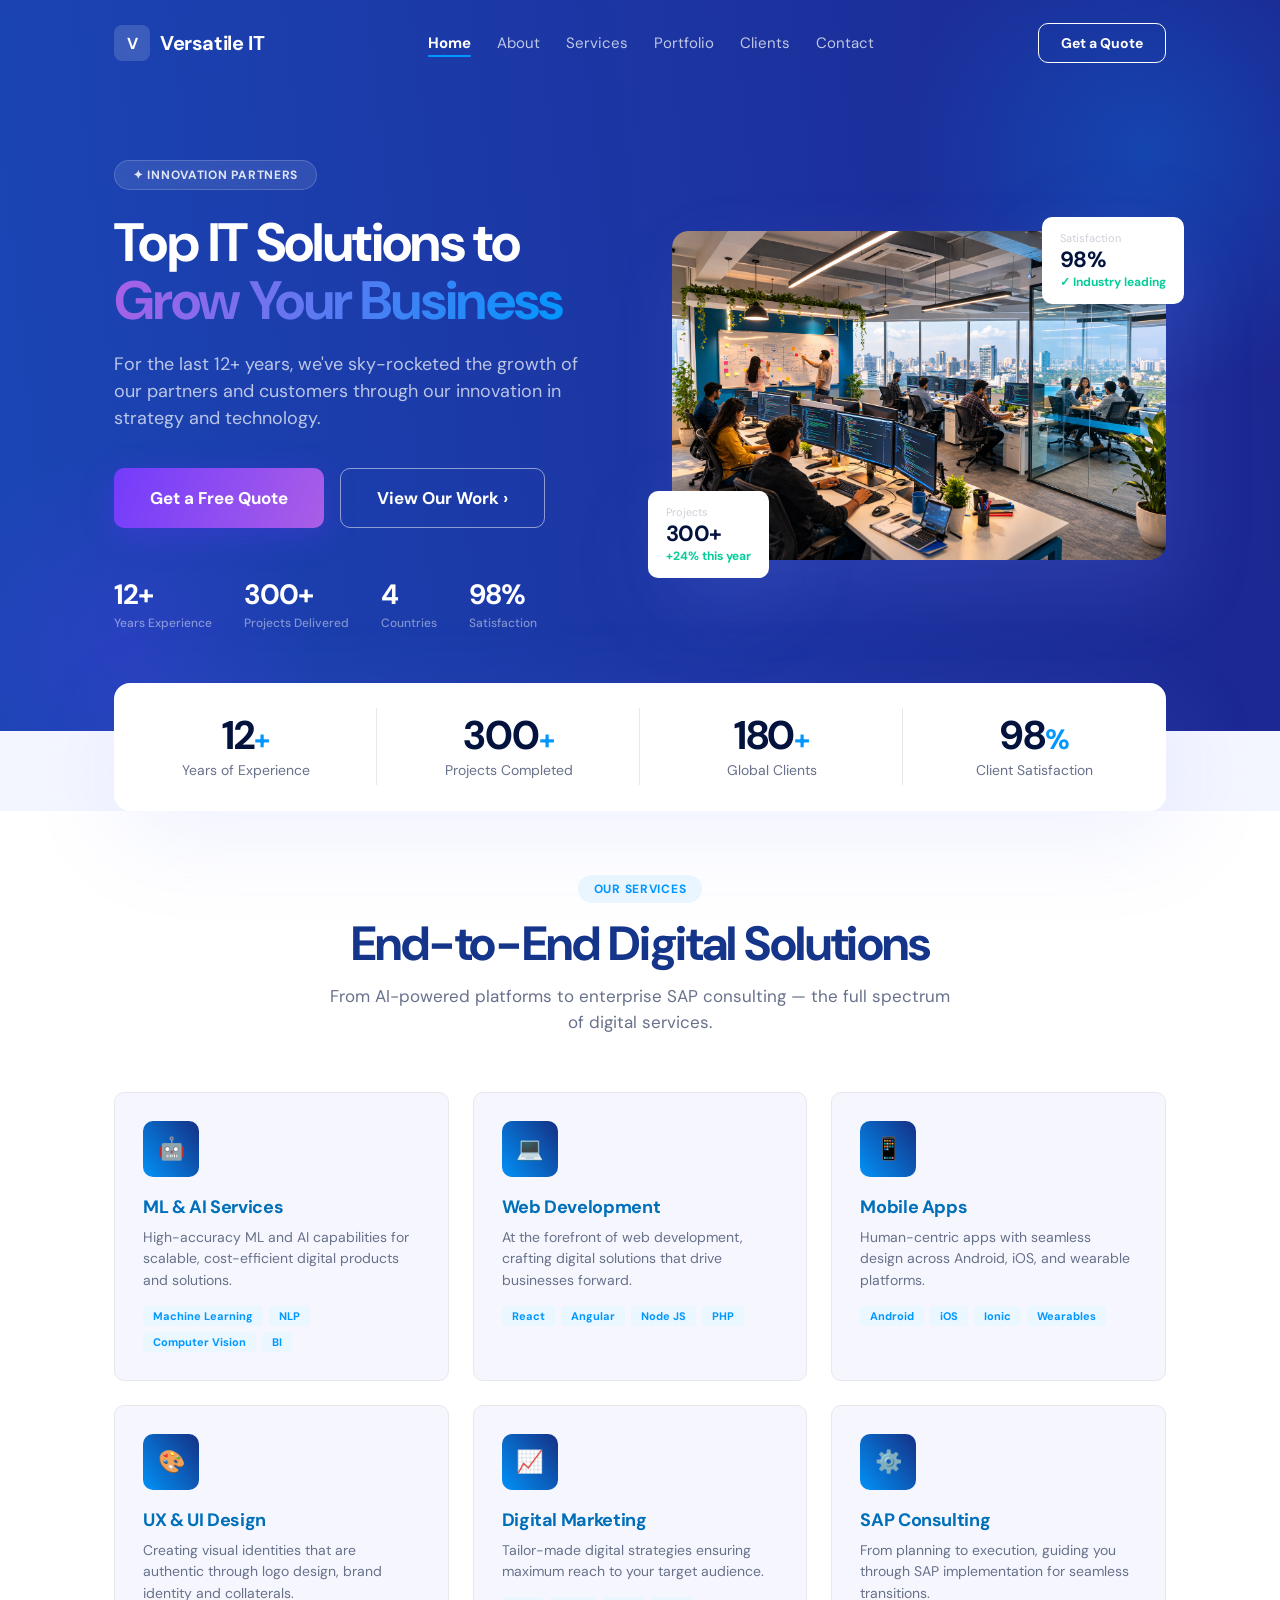
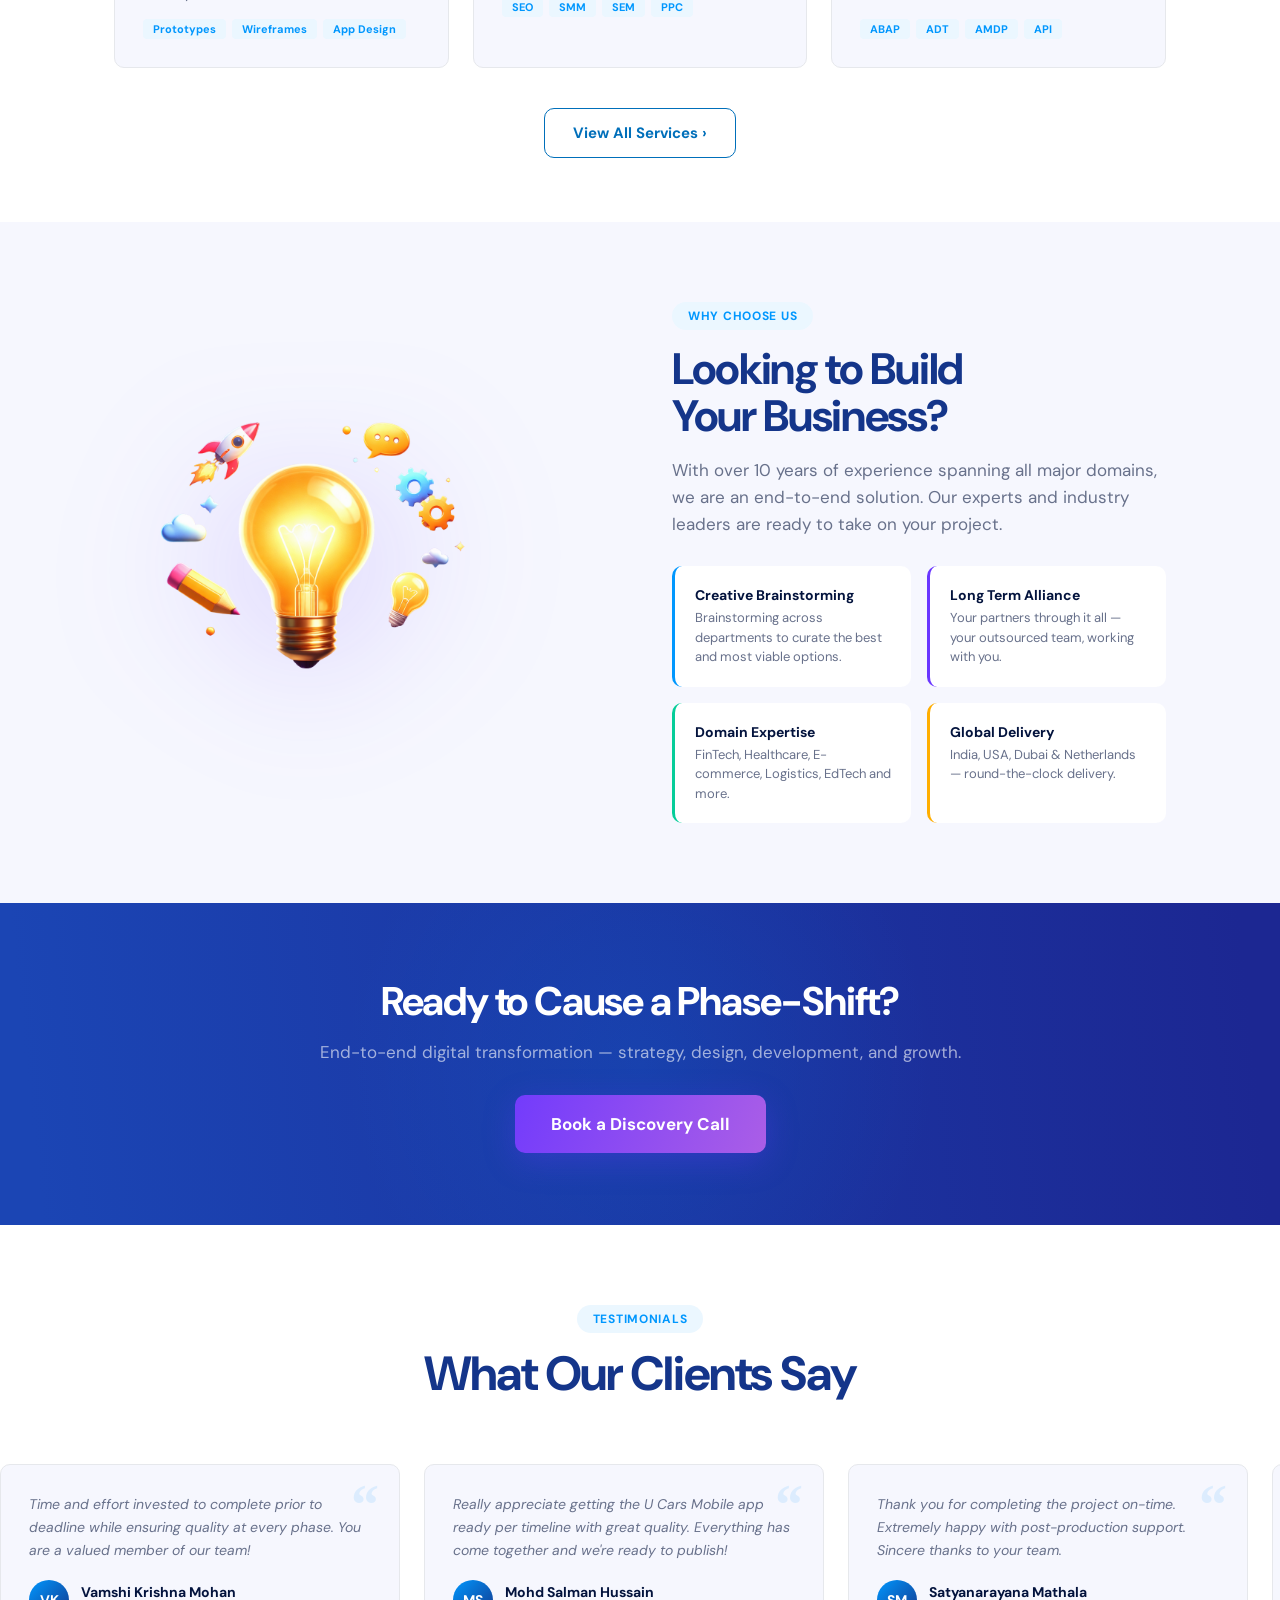
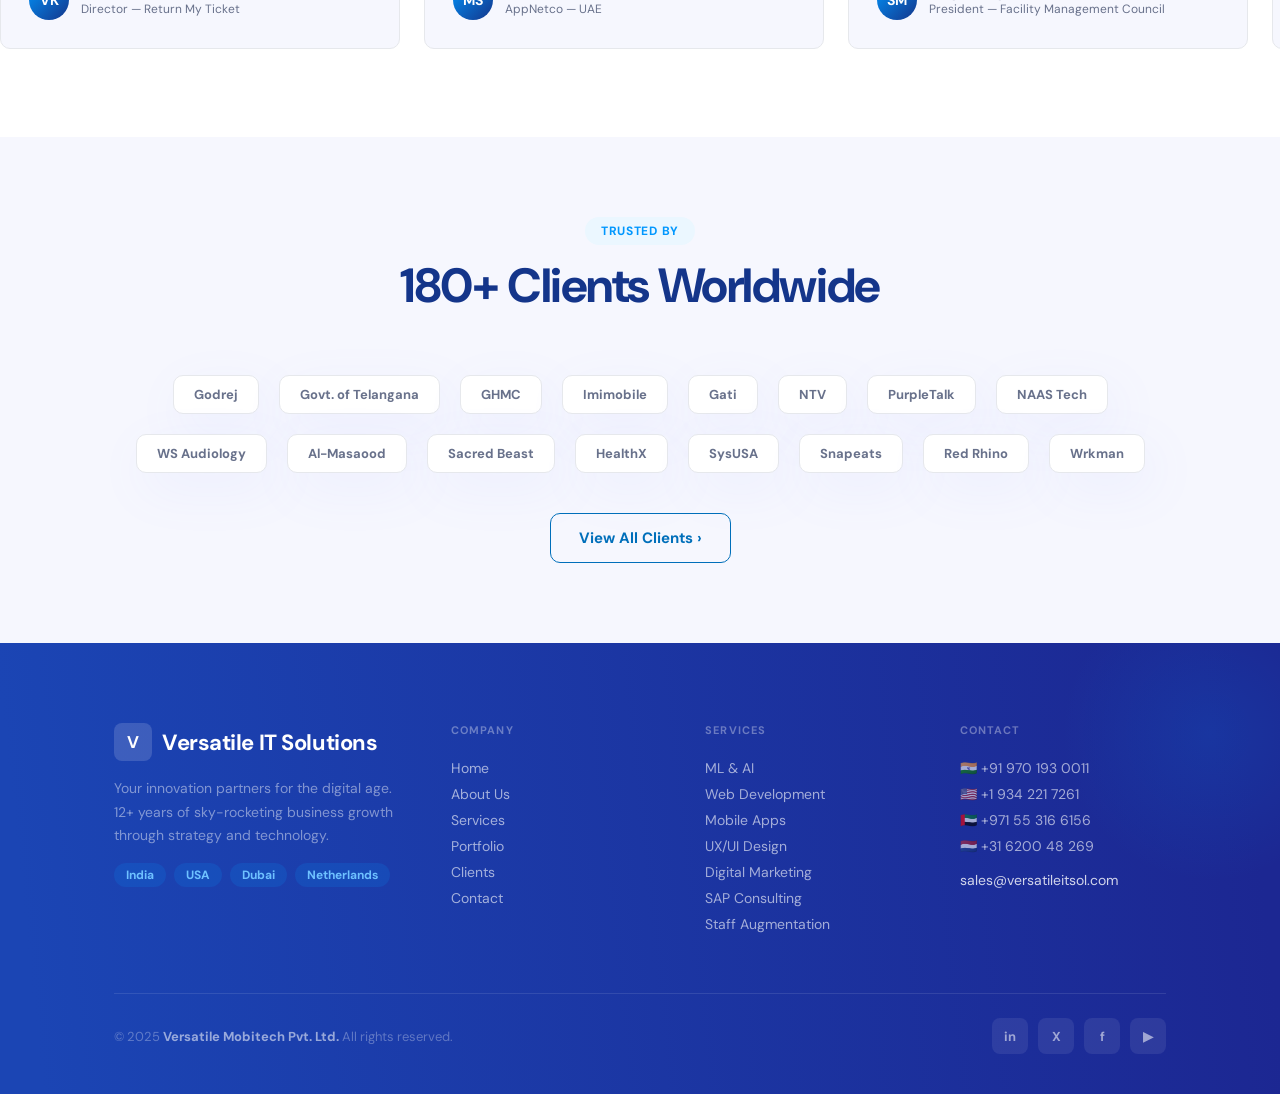
==== index.html @ 3d73874d "Initial commit: Versatile project files" ====
<!DOCTYPE html>
<html lang="en">
<head>
<meta charset="UTF-8"/>
<meta name="viewport" content="width=device-width,initial-scale=1.0"/>
<title>Versatile IT Solutions — Your Innovation Partners for the Digital Age</title>
<meta name="description" content="Top Web and Mobile App Development Company. 12+ years, 300+ projects, 4 countries. ML/AI, Web, Mobile, UX/UI, Digital Marketing, SAP Consulting."/>
<link rel="preconnect" href="https://fonts.googleapis.com"/>
<link rel="preconnect" href="https://fonts.gstatic.com" crossorigin/>
<link href="https://fonts.googleapis.com/css2?family=DM+Sans:ital,opsz,wght@0,9..40,300;0,9..40,400;0,9..40,500;0,9..40,700;1,9..40,400&family=DM+Mono:wght@400;500&display=swap" rel="stylesheet"/>
<link rel="stylesheet" href="css/style.css"/>
<style>
/* ═══ HOME-SPECIFIC ═══ */
.hero{background:linear-gradient(83.79deg,var(--hero-start) 3.25%,var(--hero-end) 96.85%);padding:160px 0 100px;position:relative;overflow:hidden}
.hero::before{content:'';position:absolute;right:-120px;top:-100px;width:500px;height:500px;border-radius:50%;background:radial-gradient(circle,rgba(0,151,254,.25) 0%,transparent 70%);pointer-events:none}
.hero::after{content:'';position:absolute;left:-80px;bottom:-120px;width:400px;height:400px;border-radius:50%;background:radial-gradient(circle,rgba(106,54,255,.18) 0%,transparent 70%);pointer-events:none}
.hero-inner{display:grid;grid-template-columns:1fr 1fr;gap:64px;align-items:center;position:relative;z-index:1}
.hero-chip{display:inline-flex;align-items:center;gap:8px;background:rgba(255,255,255,.1);border:1px solid rgba(255,255,255,.18);border-radius:var(--r-pill);padding:6px 18px;font-size:12px;font-weight:700;color:rgba(255,255,255,.85);letter-spacing:.06em;text-transform:uppercase;margin-bottom:24px;backdrop-filter:blur(4px)}
.hero h1{font-size:54px;font-weight:700;color:#fff;letter-spacing:-.03em;line-height:1.08;margin-bottom:20px}
.hero h1 em{font-style:normal;background:linear-gradient(112.8deg,#AC5FE6,#0097FE);-webkit-background-clip:text;-webkit-text-fill-color:transparent;background-clip:text}
.hero-sub{font-size:18px;color:rgba(255,255,255,.7);line-height:1.5;max-width:480px;margin-bottom:36px}
.hero-btns{display:flex;gap:16px;flex-wrap:wrap;margin-bottom:48px}
.hero-trust{display:flex;gap:32px;flex-wrap:wrap}
.hero-trust-item{display:flex;flex-direction:column;gap:2px}
.hero-trust-val{font-size:28px;font-weight:700;color:#fff;letter-spacing:-.03em}
.hero-trust-lbl{font-size:12px;color:rgba(255,255,255,.45);font-weight:500}
.hero-visual{position:relative}
.hero-img-wrap{border-radius:var(--r-lg);overflow:hidden;box-shadow:var(--shadow-lg)}
.hero-img-wrap img{width:100%;border-radius:var(--r-lg)}
.hero-float{position:absolute;background:#fff;border-radius:var(--r);padding:14px 18px;box-shadow:var(--shadow-md);animation:floatY 6s ease-in-out infinite}
.hero-float.c1{bottom:-18px;left:-24px}
.hero-float.c2{top:-14px;right:-18px;animation-delay:1.5s}
.hf-lbl{font-size:11px;color:var(--border)}.hf-val{font-size:22px;font-weight:700;color:var(--heading);letter-spacing:-.03em}.hf-tag{font-size:12px;font-weight:700;color:var(--success)}

/* services strip */
.svc-strip{background:#fff;padding:64px 0}
.svc-grid{display:grid;grid-template-columns:repeat(3,1fr);gap:24px}
.svc-card{background:var(--surface);border-radius:var(--r);padding:28px;border:1px solid var(--light-grey);transition:transform .25s,box-shadow .25s}
.svc-card:hover{transform:translateY(-4px);box-shadow:var(--shadow-md)}
.svc-card .icon-badge{margin-bottom:18px}
.svc-card h3{font-size:18px;font-weight:700;color:var(--blue-dark);letter-spacing:-.02em;margin-bottom:8px}
.svc-card p{font-size:14px;color:var(--text-grey);line-height:1.55;margin-bottom:14px}
.svc-tags{display:flex;flex-wrap:wrap;gap:6px}
.svc-tags span{padding:3px 10px;background:var(--blue-light);border-radius:4px;font-size:11px;font-weight:700;color:var(--blue)}

/* why strip */
.why{background:var(--surface)}
.why-grid{display:grid;grid-template-columns:1fr 1fr;gap:64px;align-items:center}
.why-img img{max-width:380px;border-radius:var(--r-lg);filter:drop-shadow(0 24px 64px rgba(106,54,255,.18))}
.why-content h2{font-size:44px;font-weight:700;color:var(--blue-darkest);letter-spacing:-.03em;line-height:1.08;margin-bottom:16px}
.why-content>p{font-size:17px;color:var(--text-grey);line-height:1.6;margin-bottom:28px}
.why-features{display:grid;grid-template-columns:1fr 1fr;gap:16px}
.wf{padding:20px;background:#fff;border-radius:var(--r);border-left:3px solid var(--blue);transition:box-shadow .2s}
.wf:hover{box-shadow:var(--shadow-sm)}
.wf:nth-child(2){border-left-color:var(--purple-start)}
.wf:nth-child(3){border-left-color:var(--success)}
.wf:nth-child(4){border-left-color:var(--warning)}
.wf h4{font-size:14px;font-weight:700;color:var(--heading);margin-bottom:4px}
.wf p{font-size:13px;color:var(--text-grey);line-height:1.5}

/* cta band */
.cta-band{background:linear-gradient(83.79deg,var(--hero-start) 3.25%,var(--hero-end) 96.85%);padding:72px 0;text-align:center;position:relative;overflow:hidden}
.cta-band::before{content:'';position:absolute;left:50%;top:50%;transform:translate(-50%,-50%);width:600px;height:600px;border-radius:50%;background:radial-gradient(circle,rgba(0,151,254,.12),transparent 70%);pointer-events:none}
.cta-band h2{font-size:40px;font-weight:700;color:#fff;letter-spacing:-.03em;margin-bottom:14px;position:relative;z-index:1}
.cta-band p{font-size:17px;color:rgba(255,255,255,.6);margin-bottom:32px;position:relative;z-index:1}
.cta-band .btn-purple{position:relative;z-index:1}

/* testi strip */
.testi-track{display:flex;gap:24px;animation:scrollX 35s linear infinite}
.testi-track:hover{animation-play-state:paused}

/* clients logo strip */
.logo-strip{display:flex;flex-wrap:wrap;justify-content:center;gap:20px;padding:8px 0}
.logo-pill{padding:10px 20px;background:#fff;border-radius:var(--r);border:1px solid var(--light-grey);font-size:13px;font-weight:700;color:var(--text-grey);box-shadow:var(--shadow-sm);transition:transform .2s,border-color .2s}
.logo-pill:hover{transform:translateY(-2px);border-color:var(--blue)}

@media(max-width:900px){
  .hero-inner,.why-grid{grid-template-columns:1fr;gap:40px}
  .svc-grid{grid-template-columns:1fr}
  .why-features{grid-template-columns:1fr}
  .hero{padding:120px 0 80px}
  .hero h1{font-size:36px}
  .why-content h2{font-size:34px}
  .hero-visual{order:-1}
}
@media(max-width:600px){
  .hero h1{font-size:30px}
  .hero-trust{gap:20px}
  .testi-card{width:300px;padding:22px}
}
</style>
</head>
<body>

<!-- NAV -->
<header class="nav-wrap" id="navbar">
  <nav class="nav">
    <a href="index.html" class="nav-logo"><div class="nav-logo-mark">V</div>Versatile IT</a>
    <div class="nav-links">
      <a href="index.html" class="nav-link active">Home</a>
      <a href="about.html" class="nav-link">About</a>
      <a href="services.html" class="nav-link">Services</a>
      <a href="portfolio.html" class="nav-link">Portfolio</a>
      <a href="clients.html" class="nav-link">Clients</a>
      <a href="contact.html" class="nav-link">Contact</a>
    </div>
    <div class="nav-right">
      <a href="contact.html" class="nav-cta">Get a Quote</a>
    </div>
    <button class="nav-hamburger" id="menuToggle" aria-label="Menu"><span></span><span></span><span></span></button>
  </nav>
  <div class="mobile-menu" id="mobileMenu">
    <a href="index.html" class="active">Home</a><a href="about.html">About</a><a href="services.html">Services</a><a href="portfolio.html">Portfolio</a><a href="clients.html">Clients</a><a href="contact.html">Contact</a>
  </div>
</header>

<!-- HERO -->
<section class="hero" id="hero">
  <div class="container">
    <div class="hero-inner">
      <div>
        <div class="hero-chip rv rv-d1">&#10022; Innovation Partners</div>
        <h1 class="rv rv-d2">Top IT Solutions to<br/><em>Grow Your Business</em></h1>
        <p class="hero-sub rv rv-d3">For the last 12+ years, we've sky-rocketed the growth of our partners and customers through our innovation in strategy and technology.</p>
        <div class="hero-btns rv rv-d3">
          <a href="contact.html" class="btn-purple">Get a Free Quote</a>
          <a href="portfolio.html" class="btn-outline-w">View Our Work &#8250;</a>
        </div>
        <div class="hero-trust rv rv-d4">
          <div class="hero-trust-item"><div class="hero-trust-val" data-count="12" data-suffix="+">0+</div><div class="hero-trust-lbl">Years Experience</div></div>
          <div class="hero-trust-item"><div class="hero-trust-val" data-count="300" data-suffix="+">0+</div><div class="hero-trust-lbl">Projects Delivered</div></div>
          <div class="hero-trust-item"><div class="hero-trust-val" data-count="4" data-suffix="">0</div><div class="hero-trust-lbl">Countries</div></div>
          <div class="hero-trust-item"><div class="hero-trust-val" data-count="98" data-suffix="%">0%</div><div class="hero-trust-lbl">Satisfaction</div></div>
        </div>
      </div>
      <div class="hero-visual rv rv-d2">
        <div class="hero-img-wrap"><img src="Images/CTA  CONVERSION SECTION.png" alt="Versatile IT team at work" loading="eager"/></div>
        <div class="hero-float c1"><div class="hf-lbl">Projects</div><div class="hf-val">300+</div><div class="hf-tag">+24% this year</div></div>
        <div class="hero-float c2"><div class="hf-lbl">Satisfaction</div><div class="hf-val">98%</div><div class="hf-tag">&#10003; Industry leading</div></div>
      </div>
    </div>
  </div>
</section>

<!-- STATS -->
<div class="container">
  <div class="stats-bar rv">
    <div class="stats-bar-inner">
      <div class="stat-item"><div class="stat-num"><span data-count="12">0</span><span class="suffix">+</span></div><div class="stat-label">Years of Experience</div></div>
      <div class="stat-item"><div class="stat-num"><span data-count="300">0</span><span class="suffix">+</span></div><div class="stat-label">Projects Completed</div></div>
      <div class="stat-item"><div class="stat-num"><span data-count="180">0</span><span class="suffix">+</span></div><div class="stat-label">Global Clients</div></div>
      <div class="stat-item"><div class="stat-num"><span data-count="98">0</span><span class="suffix">%</span></div><div class="stat-label">Client Satisfaction</div></div>
    </div>
  </div>
</div>

<!-- SERVICES STRIP -->
<section class="sec svc-strip" id="services-strip">
  <div class="container">
    <div class="sec-header">
      <div class="sec-chip rv">Our Services</div>
      <h2 class="sec-title rv rv-d1">End-to-End Digital Solutions</h2>
      <p class="sec-desc rv rv-d2">From AI-powered platforms to enterprise SAP consulting — the full spectrum of digital services.</p>
    </div>
    <div class="svc-grid">
      <div class="svc-card rv">
        <div class="icon-badge">&#129302;</div>
        <h3>ML &amp; AI Services</h3>
        <p>High-accuracy ML and AI capabilities for scalable, cost-efficient digital products and solutions.</p>
        <div class="svc-tags"><span>Machine Learning</span><span>NLP</span><span>Computer Vision</span><span>BI</span></div>
      </div>
      <div class="svc-card rv rv-d1">
        <div class="icon-badge">&#128187;</div>
        <h3>Web Development</h3>
        <p>At the forefront of web development, crafting digital solutions that drive businesses forward.</p>
        <div class="svc-tags"><span>React</span><span>Angular</span><span>Node JS</span><span>PHP</span></div>
      </div>
      <div class="svc-card rv rv-d2">
        <div class="icon-badge">&#128241;</div>
        <h3>Mobile Apps</h3>
        <p>Human-centric apps with seamless design across Android, iOS, and wearable platforms.</p>
        <div class="svc-tags"><span>Android</span><span>iOS</span><span>Ionic</span><span>Wearables</span></div>
      </div>
      <div class="svc-card rv">
        <div class="icon-badge">&#127912;</div>
        <h3>UX &amp; UI Design</h3>
        <p>Creating visual identities that are authentic through logo design, brand identity and collaterals.</p>
        <div class="svc-tags"><span>Prototypes</span><span>Wireframes</span><span>App Design</span></div>
      </div>
      <div class="svc-card rv rv-d1">
        <div class="icon-badge">&#128200;</div>
        <h3>Digital Marketing</h3>
        <p>Tailor-made digital strategies ensuring maximum reach to your target audience.</p>
        <div class="svc-tags"><span>SEO</span><span>SMM</span><span>SEM</span><span>PPC</span></div>
      </div>
      <div class="svc-card rv rv-d2">
        <div class="icon-badge">&#9881;&#65039;</div>
        <h3>SAP Consulting</h3>
        <p>From planning to execution, guiding you through SAP implementation for seamless transitions.</p>
        <div class="svc-tags"><span>ABAP</span><span>ADT</span><span>AMDP</span><span>API</span></div>
      </div>
    </div>
    <div style="text-align:center;margin-top:40px" class="rv">
      <a href="services.html" class="btn-outline-b">View All Services &#8250;</a>
    </div>
  </div>
</section>

<!-- WHY US -->
<section class="sec why">
  <div class="container">
    <div class="why-grid">
      <div class="why-img rv"><img src="Images/FEATURES  WHY US SECTION.png" alt="Creative brainstorming"/></div>
      <div class="why-content">
        <div class="sec-chip rv">Why Choose Us</div>
        <h2 class="rv rv-d1">Looking to Build<br/>Your Business?</h2>
        <p class="rv rv-d2">With over 10 years of experience spanning all major domains, we are an end-to-end solution. Our experts and industry leaders are ready to take on your project.</p>
        <div class="why-features rv rv-d3">
          <div class="wf"><h4>Creative Brainstorming</h4><p>Brainstorming across departments to curate the best and most viable options.</p></div>
          <div class="wf"><h4>Long Term Alliance</h4><p>Your partners through it all — your outsourced team, working with you.</p></div>
          <div class="wf"><h4>Domain Expertise</h4><p>FinTech, Healthcare, E-commerce, Logistics, EdTech and more.</p></div>
          <div class="wf"><h4>Global Delivery</h4><p>India, USA, Dubai & Netherlands — round-the-clock delivery.</p></div>
        </div>
      </div>
    </div>
  </div>
</section>

<!-- CTA BAND -->
<section class="cta-band">
  <div class="container">
    <h2 class="rv">Ready to Cause a Phase-Shift?</h2>
    <p class="rv rv-d1">End-to-end digital transformation — strategy, design, development, and growth.</p>
    <a href="contact.html" class="btn-purple rv rv-d2">Book a Discovery Call</a>
  </div>
</section>

<!-- TESTIMONIALS -->
<section class="sec" style="background:#fff">
  <div class="container">
    <div class="sec-header">
      <div class="sec-chip rv">Testimonials</div>
      <h2 class="sec-title rv rv-d1">What Our Clients Say</h2>
    </div>
  </div>
  <div style="overflow:hidden;padding:8px 0">
    <div class="testi-track">
      <div class="testi-card"><div class="testi-quote">Time and effort invested to complete prior to deadline while ensuring quality at every phase. You are a valued member of our team!</div><div class="testi-author"><div class="testi-avatar">VK</div><div><div class="testi-name">Vamshi Krishna Mohan</div><div class="testi-role">Director — Return My Ticket</div></div></div></div>
      <div class="testi-card"><div class="testi-quote">Really appreciate getting the U Cars Mobile app ready per timeline with great quality. Everything has come together and we're ready to publish!</div><div class="testi-author"><div class="testi-avatar">MS</div><div><div class="testi-name">Mohd Salman Hussain</div><div class="testi-role">AppNetco — UAE</div></div></div></div>
      <div class="testi-card"><div class="testi-quote">Thank you for completing the project on-time. Extremely happy with post-production support. Sincere thanks to your team.</div><div class="testi-author"><div class="testi-avatar">SM</div><div><div class="testi-name">Satyanarayana Mathala</div><div class="testi-role">President — Facility Management Council</div></div></div></div>
      <div class="testi-card"><div class="testi-quote">Professional, attentive, highly skilled team. App achieved significant downloads and high user retention with active daily users.</div><div class="testi-author"><div class="testi-avatar">RR</div><div><div class="testi-name">Rohit Raj</div><div class="testi-role">Head of Operations — Sacred Beast</div></div></div></div>
      <div class="testi-card"><div class="testi-quote">Quality code delivered at good price. High quality majority of work. Dedication to on-time delivery is their hallmark.</div><div class="testi-author"><div class="testi-avatar">VK</div><div><div class="testi-name">Vikram Kulkarni</div><div class="testi-role">CEO — HealthX Technologies AB</div></div></div></div>
      <!-- duplicate set for infinite scroll -->
      <div class="testi-card"><div class="testi-quote">Time and effort invested to complete prior to deadline while ensuring quality at every phase. You are a valued member of our team!</div><div class="testi-author"><div class="testi-avatar">VK</div><div><div class="testi-name">Vamshi Krishna Mohan</div><div class="testi-role">Director — Return My Ticket</div></div></div></div>
      <div class="testi-card"><div class="testi-quote">Really appreciate getting the U Cars Mobile app ready per timeline with great quality. Everything has come together and we're ready to publish!</div><div class="testi-author"><div class="testi-avatar">MS</div><div><div class="testi-name">Mohd Salman Hussain</div><div class="testi-role">AppNetco — UAE</div></div></div></div>
      <div class="testi-card"><div class="testi-quote">Thank you for completing the project on-time. Extremely happy with post-production support. Sincere thanks to your team.</div><div class="testi-author"><div class="testi-avatar">SM</div><div><div class="testi-name">Satyanarayana Mathala</div><div class="testi-role">President — Facility Management Council</div></div></div></div>
      <div class="testi-card"><div class="testi-quote">Professional, attentive, highly skilled team. App achieved significant downloads and high user retention with active daily users.</div><div class="testi-author"><div class="testi-avatar">RR</div><div><div class="testi-name">Rohit Raj</div><div class="testi-role">Head of Operations — Sacred Beast</div></div></div></div>
      <div class="testi-card"><div class="testi-quote">Quality code delivered at good price. High quality majority of work. Dedication to on-time delivery is their hallmark.</div><div class="testi-author"><div class="testi-avatar">VK</div><div><div class="testi-name">Vikram Kulkarni</div><div class="testi-role">CEO — HealthX Technologies AB</div></div></div></div>
    </div>
  </div>
</section>

<!-- CLIENT LOGOS STRIP -->
<section class="sec" style="background:var(--surface)">
  <div class="container">
    <div class="sec-header">
      <div class="sec-chip rv">Trusted By</div>
      <h2 class="sec-title rv rv-d1">180+ Clients Worldwide</h2>
    </div>
    <div class="logo-strip rv">
      <span class="logo-pill">Godrej</span><span class="logo-pill">Govt. of Telangana</span><span class="logo-pill">GHMC</span><span class="logo-pill">Imimobile</span><span class="logo-pill">Gati</span><span class="logo-pill">NTV</span><span class="logo-pill">PurpleTalk</span><span class="logo-pill">NAAS Tech</span><span class="logo-pill">WS Audiology</span><span class="logo-pill">Al-Masaood</span><span class="logo-pill">Sacred Beast</span><span class="logo-pill">HealthX</span><span class="logo-pill">SysUSA</span><span class="logo-pill">Snapeats</span><span class="logo-pill">Red Rhino</span><span class="logo-pill">Wrkman</span>
    </div>
    <div style="text-align:center;margin-top:32px" class="rv"><a href="clients.html" class="btn-outline-b">View All Clients &#8250;</a></div>
  </div>
</section>

<!-- FOOTER -->
<footer class="footer">
  <div class="container">
    <div class="footer-grid">
      <div class="footer-brand">
        <div class="footer-logo"><div class="footer-logo-mark">V</div>Versatile IT Solutions</div>
        <p class="footer-desc">Your innovation partners for the digital age. 12+ years of sky-rocketing business growth through strategy and technology.</p>
        <div class="footer-pills"><span>India</span><span>USA</span><span>Dubai</span><span>Netherlands</span></div>
      </div>
      <div class="footer-col">
        <div class="footer-col-title">Company</div>
        <a href="index.html">Home</a><a href="about.html">About Us</a><a href="services.html">Services</a><a href="portfolio.html">Portfolio</a><a href="clients.html">Clients</a><a href="contact.html">Contact</a>
      </div>
      <div class="footer-col">
        <div class="footer-col-title">Services</div>
        <a href="services.html">ML &amp; AI</a><a href="services.html">Web Development</a><a href="services.html">Mobile Apps</a><a href="services.html">UX/UI Design</a><a href="services.html">Digital Marketing</a><a href="services.html">SAP Consulting</a><a href="services.html">Staff Augmentation</a>
      </div>
      <div class="footer-col">
        <div class="footer-col-title">Contact</div>
        <a href="tel:+919701930011">&#127470;&#127475; +91 970 193 0011</a><a href="tel:+19342217261">&#127482;&#127480; +1 934 221 7261</a><a href="tel:+971553166156">&#127462;&#127466; +971 55 316 6156</a><a href="tel:+31620048269">&#127475;&#127473; +31 6200 48 269</a><a href="mailto:sales@versatileitsol.com" style="margin-top:8px;color:rgba(255,255,255,.8)">sales@versatileitsol.com</a>
      </div>
    </div>
    <div class="footer-bar">
      <div class="footer-copy">&copy; 2025 <strong>Versatile Mobitech Pvt. Ltd.</strong> All rights reserved.</div>
      <div class="footer-socials"><a href="#" class="footer-social" aria-label="LinkedIn">in</a><a href="#" class="footer-social" aria-label="Twitter">X</a><a href="#" class="footer-social" aria-label="Facebook">f</a><a href="#" class="footer-social" aria-label="YouTube">&#9654;</a></div>
    </div>
  </div>
</footer>

<script src="js/main.js"></script>
</body>
</html>
---- css/style.css ----
/* ═══════════════════════════════════════════
   VERSATILE IT SOLUTIONS — GLOBAL STYLES
   Design System v1.0 · DM Sans · 2025
   ═══════════════════════════════════════════ */

:root {
  --hero-start:#1B45B4;--hero-end:#1C2792;
  --blue:#0097FE;--blue-dark:#006FBA;--blue-darkest:#14358A;
  --blue-light:#EBF7FF;--purple-start:#6A36FF;--purple-end:#AC5FE6;
  --icon-start:#0097FE;--icon-end:#14358A;
  --text-grey:#68718B;--border:#CDD0D8;--light-grey:#E6E8EC;
  --surface:#F6F7FE;--body:#1B2559;--heading:#03133D;
  --success:#05CD99;--warning:#FFAE00;--error:#EF4444;
  --shadow-sm:8px 16px 52px rgba(126,138,253,.08);
  --shadow-md:8px 24px 96px rgba(126,138,253,.12);
  --shadow-lg:16px 32px 74px rgba(126,138,253,.16);
  --r:10px;--r-pill:9999px;--r-lg:16px;
  --font:'DM Sans',sans-serif;--mono:'DM Mono',monospace;
  --max-w:1100px;
}
*,*::before,*::after{box-sizing:border-box;margin:0;padding:0}
html{scroll-behavior:smooth}
body{font-family:var(--font);background:#F4F6FF;color:var(--body);-webkit-font-smoothing:antialiased;overflow-x:hidden}
img{max-width:100%;height:auto;display:block}
a{text-decoration:none;color:inherit}
button{font-family:var(--font);cursor:pointer;border:none}
ul{list-style:none}
.container{max-width:var(--max-w);margin:0 auto;padding:0 24px}

/* ── Reveal ── */
.rv{opacity:0;transform:translateY(28px);transition:opacity .6s cubic-bezier(.22,1,.36,1),transform .6s cubic-bezier(.22,1,.36,1)}
.rv.vis{opacity:1;transform:none}
.rv-d1{transition-delay:.1s}.rv-d2{transition-delay:.25s}.rv-d3{transition-delay:.4s}.rv-d4{transition-delay:.5s}

/* ═══════ NAVIGATION ═══════ */
.nav-wrap{position:fixed;top:0;left:0;right:0;z-index:100;transition:background .35s,box-shadow .35s}
.nav-wrap.scrolled{background:linear-gradient(83.79deg,var(--hero-start) 3.25%,var(--hero-end) 96.85%);box-shadow:0 4px 32px rgba(0,0,0,.18)}
.nav-wrap.solid{background:linear-gradient(83.79deg,var(--hero-start) 3.25%,var(--hero-end) 96.85%)}
.nav{max-width:var(--max-w);margin:0 auto;padding:0 24px;height:86px;display:flex;align-items:center;justify-content:space-between}
.nav-logo{font-size:20px;font-weight:700;color:#fff;letter-spacing:-.02em;display:flex;align-items:center;gap:10px}
.nav-logo-mark{width:36px;height:36px;background:rgba(255,255,255,.15);border-radius:8px;display:flex;align-items:center;justify-content:center;font-size:16px;font-weight:700;backdrop-filter:blur(4px)}
.nav-links{display:flex;gap:26px;align-items:center}
.nav-link{font-size:15px;color:rgba(255,255,255,.72);font-weight:400;transition:color .2s;position:relative}
.nav-link:hover,.nav-link.active{color:#fff;font-weight:700}
.nav-link.active::after{content:'';position:absolute;bottom:-4px;left:0;right:0;height:2px;background:var(--blue);border-radius:2px}
.nav-right{display:flex;align-items:center;gap:16px}
.nav-cta{padding:10px 22px;border:1px solid #fff;border-radius:var(--r);font-size:14px;font-weight:700;color:#fff;background:transparent;transition:background .2s}
.nav-cta:hover{background:rgba(255,255,255,.12)}
.nav-hamburger{display:none;flex-direction:column;gap:5px;background:none;border:none;cursor:pointer;padding:4px}
.nav-hamburger span{display:block;width:24px;height:2px;background:#fff;border-radius:2px;transition:transform .3s,opacity .3s}
.mobile-menu{display:none;position:fixed;top:86px;left:0;right:0;bottom:0;background:linear-gradient(165deg,var(--hero-start),var(--hero-end));padding:24px;flex-direction:column;gap:4px;z-index:99;overflow-y:auto}
.mobile-menu.open{display:flex}
.mobile-menu a{font-size:16px;color:rgba(255,255,255,.85);padding:14px 16px;border-radius:8px;font-weight:500;transition:background .15s}
.mobile-menu a:hover,.mobile-menu a.active{background:rgba(255,255,255,.1);color:#fff}

/* ═══════ BUTTONS ═══════ */
.btn-purple{display:inline-flex;align-items:center;justify-content:center;gap:8px;padding:18px 36px;background:linear-gradient(112.8deg,#6A36FF -15.76%,#AC5FE6 102.86%);border-radius:var(--r);font-size:17px;font-weight:700;color:#fff;transition:opacity .2s,transform .2s;box-shadow:0 8px 32px rgba(106,54,255,.3)}
.btn-purple:hover{opacity:.92;transform:translateY(-2px)}
.btn-purple.sm{padding:14px 28px;font-size:15px}
.btn-outline-w{display:inline-flex;align-items:center;justify-content:center;gap:8px;padding:18px 36px;border:1px solid rgba(255,255,255,.5);border-radius:var(--r);font-size:17px;font-weight:700;color:#fff;background:transparent;transition:background .2s,transform .2s}
.btn-outline-w:hover{background:rgba(255,255,255,.1);transform:translateY(-2px)}
.btn-outline-b{display:inline-flex;align-items:center;gap:8px;padding:14px 28px;border:1.5px solid var(--blue-dark);border-radius:var(--r);font-size:15px;font-weight:700;color:var(--blue-dark);background:transparent;transition:background .2s,color .2s,transform .2s}
.btn-outline-b:hover{background:var(--blue-dark);color:#fff;transform:translateY(-2px)}

/* ═══════ SECTION PATTERNS ═══════ */
.sec{padding:80px 0}
.sec-header{text-align:center;max-width:620px;margin:0 auto 56px}
.sec-chip{display:inline-flex;align-items:center;gap:6px;background:var(--blue-light);border-radius:var(--r-pill);padding:6px 16px;font-size:12px;font-weight:700;color:var(--blue);letter-spacing:.06em;text-transform:uppercase;margin-bottom:16px}
.sec-chip.dark{background:rgba(255,255,255,.1);color:rgba(255,255,255,.85);border:1px solid rgba(255,255,255,.15)}
.sec-title{font-size:48px;font-weight:700;color:var(--blue-darkest);letter-spacing:-.03em;line-height:1.05;margin-bottom:14px}
.sec-title.light{color:#fff}
.sec-desc{font-size:17px;color:var(--text-grey);line-height:1.55}
.sec-desc.light{color:rgba(255,255,255,.6)}

/* ═══════ PAGE HERO (inner pages) ═══════ */
.page-hero{background:linear-gradient(83.79deg,var(--hero-start) 3.25%,var(--hero-end) 96.85%);padding:160px 0 80px;position:relative;overflow:hidden;text-align:center}
.page-hero::before{content:'';position:absolute;right:-100px;top:-80px;width:450px;height:450px;border-radius:50%;background:radial-gradient(circle,rgba(0,151,254,.2) 0%,transparent 70%);pointer-events:none}
.page-hero::after{content:'';position:absolute;left:-60px;bottom:-100px;width:350px;height:350px;border-radius:50%;background:radial-gradient(circle,rgba(106,54,255,.15) 0%,transparent 70%);pointer-events:none}
.page-hero .sec-chip{margin-bottom:20px}
.page-hero h1{font-size:52px;font-weight:700;color:#fff;letter-spacing:-.03em;line-height:1.08;margin-bottom:16px;position:relative;z-index:1}
.page-hero p{font-size:18px;color:rgba(255,255,255,.65);line-height:1.55;max-width:560px;margin:0 auto;position:relative;z-index:1}
.breadcrumb{display:flex;justify-content:center;gap:8px;margin-top:24px;font-size:14px;color:rgba(255,255,255,.4);position:relative;z-index:1}
.breadcrumb a{color:rgba(255,255,255,.6);transition:color .15s}
.breadcrumb a:hover{color:#fff}
.breadcrumb span{color:rgba(255,255,255,.25)}

/* ═══════ CARD BASE ═══════ */
.card{background:#fff;border-radius:var(--r);box-shadow:var(--shadow-sm);border:1px solid rgba(0,0,0,.03);overflow:hidden;transition:transform .25s ease,box-shadow .25s ease}
.card:hover{transform:translateY(-5px);box-shadow:var(--shadow-md)}

/* ═══════ ICON BADGE ═══════ */
.icon-badge{width:56px;height:56px;border-radius:var(--r);background:linear-gradient(52.37deg,#0097FE -5.7%,#14358A 94.69%);display:flex;align-items:center;justify-content:center;font-size:22px;flex-shrink:0}
.icon-badge.sm{width:44px;height:44px;font-size:18px}
.icon-badge.lg{width:68px;height:68px;font-size:28px}

/* ═══════ PILLS ═══════ */
.pill{display:inline-flex;align-items:center;padding:4px 12px;border-radius:var(--r-pill);font-size:13px;font-weight:700}
.pill.blue{background:var(--blue-light);color:var(--blue)}
.pill.green{background:rgba(5,205,153,.1);color:#05CD99}
.pill.yellow{background:rgba(255,174,0,.1);color:#FFAE00}
.pill.red{background:rgba(239,68,68,.1);color:#EF4444}
.pill.purple{background:rgba(172,95,230,.1);color:#AC5FE6}

/* ═══════ STATS BAR ═══════ */
.stats-bar{background:#fff;position:relative;z-index:2;margin-top:-48px;border-radius:var(--r-lg);box-shadow:var(--shadow-md)}
.stats-bar-inner{display:grid;grid-template-columns:repeat(4,1fr)}
.stat-item{padding:32px 28px;text-align:center;position:relative}
.stat-item:not(:last-child)::after{content:'';position:absolute;right:0;top:20%;height:60%;width:1px;background:var(--light-grey)}
.stat-num{font-size:40px;font-weight:700;color:var(--heading);letter-spacing:-.03em;line-height:1}
.stat-num .suffix{font-size:28px;color:var(--blue)}
.stat-label{font-size:14px;color:var(--text-grey);margin-top:6px}

/* ═══════ TESTIMONIAL CARDS ═══════ */
.testi-card{flex-shrink:0;width:400px;background:var(--surface);border-radius:var(--r);padding:28px;border:1px solid var(--light-grey);position:relative}
.testi-card::before{content:'\201C';position:absolute;top:12px;right:20px;font-size:56px;font-weight:700;color:var(--blue);opacity:.1;line-height:1;font-family:Georgia,serif}
.testi-quote{font-size:14px;color:var(--text-grey);line-height:1.65;margin-bottom:18px;font-style:italic}
.testi-author{display:flex;align-items:center;gap:12px}
.testi-avatar{width:40px;height:40px;border-radius:50%;background:linear-gradient(135deg,var(--blue),var(--blue-darkest));display:flex;align-items:center;justify-content:center;font-size:14px;font-weight:700;color:#fff;flex-shrink:0}
.testi-name{font-size:14px;font-weight:700;color:var(--heading)}
.testi-role{font-size:12px;color:var(--text-grey)}

/* ═══════ FOOTER ═══════ */
.footer{background:linear-gradient(83.79deg,var(--hero-start) 3.25%,var(--hero-end) 96.85%);padding:80px 0 40px;position:relative;overflow:hidden}
.footer::before{content:'';position:absolute;right:-80px;top:-60px;width:300px;height:300px;border-radius:50%;background:radial-gradient(circle,rgba(0,151,254,.12),transparent 70%);pointer-events:none}
.footer-grid{display:grid;grid-template-columns:1.4fr 1fr 1fr 1fr;gap:48px;margin-bottom:56px;position:relative;z-index:1}
.footer-brand{display:flex;flex-direction:column;gap:16px}
.footer-logo{font-size:22px;font-weight:700;color:#fff;letter-spacing:-.02em;display:flex;align-items:center;gap:10px}
.footer-logo-mark{width:38px;height:38px;background:rgba(255,255,255,.15);border-radius:8px;display:flex;align-items:center;justify-content:center;font-size:17px;font-weight:700}
.footer-desc{font-size:14px;color:rgba(255,255,255,.45);line-height:1.65}
.footer-pills{display:flex;gap:8px;flex-wrap:wrap}
.footer-pills span{padding:4px 12px;border-radius:var(--r-pill);font-size:12px;font-weight:700;background:rgba(0,151,254,.15);color:#6ec1ff}
.footer-col-title{font-size:11px;font-weight:700;text-transform:uppercase;letter-spacing:.1em;color:rgba(255,255,255,.35);margin-bottom:18px}
.footer-col a{display:block;font-size:14px;color:rgba(255,255,255,.6);padding:4px 0;transition:color .15s}
.footer-col a:hover{color:#fff}
.footer-bar{border-top:1px solid rgba(255,255,255,.1);padding-top:24px;display:flex;justify-content:space-between;align-items:center;position:relative;z-index:1;flex-wrap:wrap;gap:16px}
.footer-copy{font-size:13px;color:rgba(255,255,255,.3)}
.footer-copy strong{color:rgba(255,255,255,.55)}
.footer-socials{display:flex;gap:10px}
.footer-social{width:36px;height:36px;border-radius:8px;background:rgba(255,255,255,.08);display:flex;align-items:center;justify-content:center;font-size:13px;color:rgba(255,255,255,.55);transition:background .2s,color .2s;font-weight:700}
.footer-social:hover{background:rgba(255,255,255,.18);color:#fff}

/* ═══════ FORM ═══════ */
.form-row{display:grid;grid-template-columns:1fr 1fr;gap:16px;margin-bottom:16px}
.form-group{display:flex;flex-direction:column;gap:6px}
.form-group.full{grid-column:1/-1}
.form-label{font-size:12px;font-weight:700;color:var(--heading);text-transform:uppercase;letter-spacing:.06em}
.form-input,.form-textarea,.form-select{padding:14px 18px;border:1.5px solid var(--light-grey);border-radius:8px;font-size:15px;font-family:var(--font);color:var(--heading);background:#fff;transition:border-color .2s,box-shadow .2s;outline:none;width:100%}
.form-input:focus,.form-textarea:focus,.form-select:focus{border-color:var(--blue);box-shadow:0 0 0 3px rgba(0,151,254,.1)}
.form-textarea{resize:vertical;min-height:120px}

/* ═══════ KEYFRAMES ═══════ */
@keyframes floatY{0%,100%{transform:translateY(0)}50%{transform:translateY(-10px)}}
@keyframes scrollX{0%{transform:translateX(0)}100%{transform:translateX(-50%)}}

/* ═══════ RESPONSIVE ═══════ */
@media(max-width:1200px){
  .sec-title{font-size:40px}
  .page-hero h1{font-size:42px}
  .footer-grid{grid-template-columns:1fr 1fr 1fr;gap:32px}
  .footer-brand{grid-column:1/-1}
}
@media(max-width:900px){
  .nav-links{display:none}
  .nav-hamburger{display:flex}
  .sec-title{font-size:34px}
  .page-hero h1{font-size:34px}
  .page-hero{padding:130px 0 60px}
  .stats-bar-inner{grid-template-columns:1fr 1fr}
  .stat-item:nth-child(2)::after{display:none}
  .form-row{grid-template-columns:1fr}
  .footer-grid{grid-template-columns:1fr 1fr}
}
@media(max-width:600px){
  .sec-title{font-size:28px}
  .page-hero h1{font-size:28px}
  .stats-bar-inner{grid-template-columns:1fr}
  .stat-item::after{display:none!important}
  .footer-grid{grid-template-columns:1fr}
}
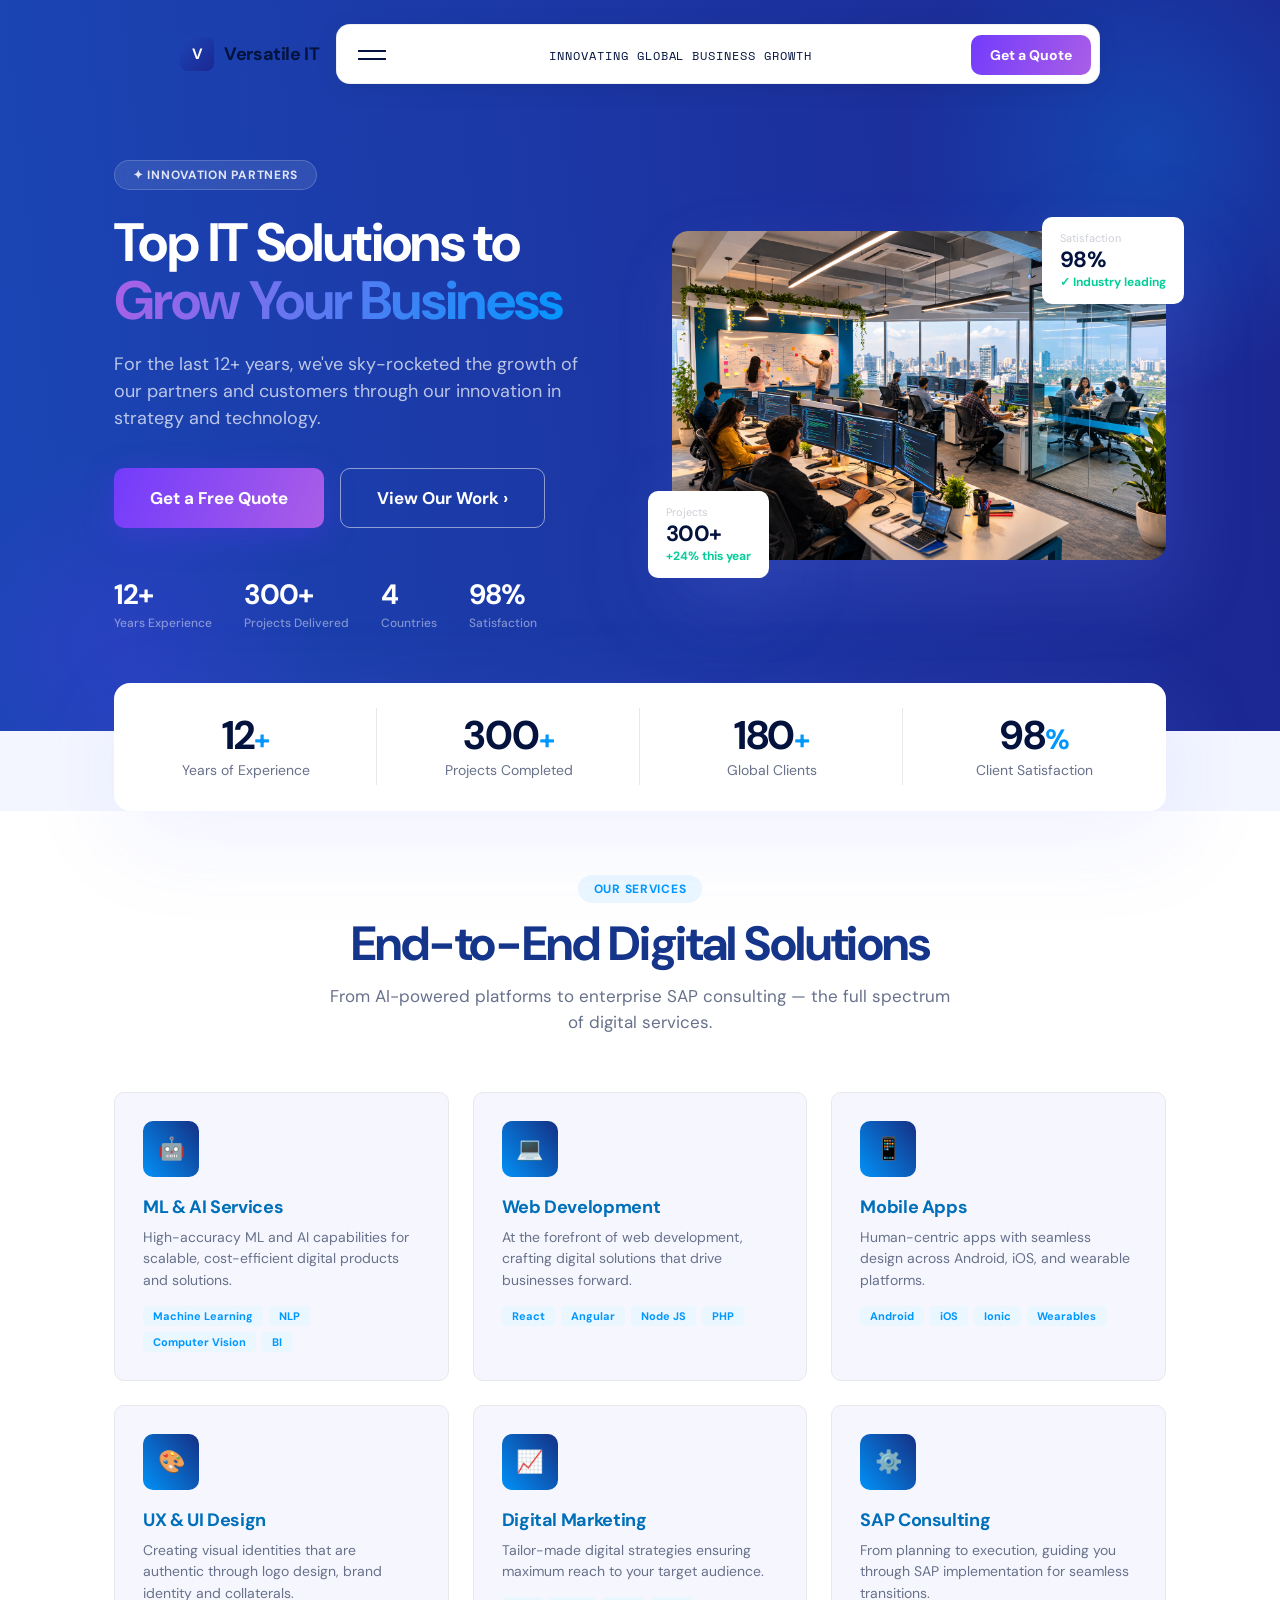
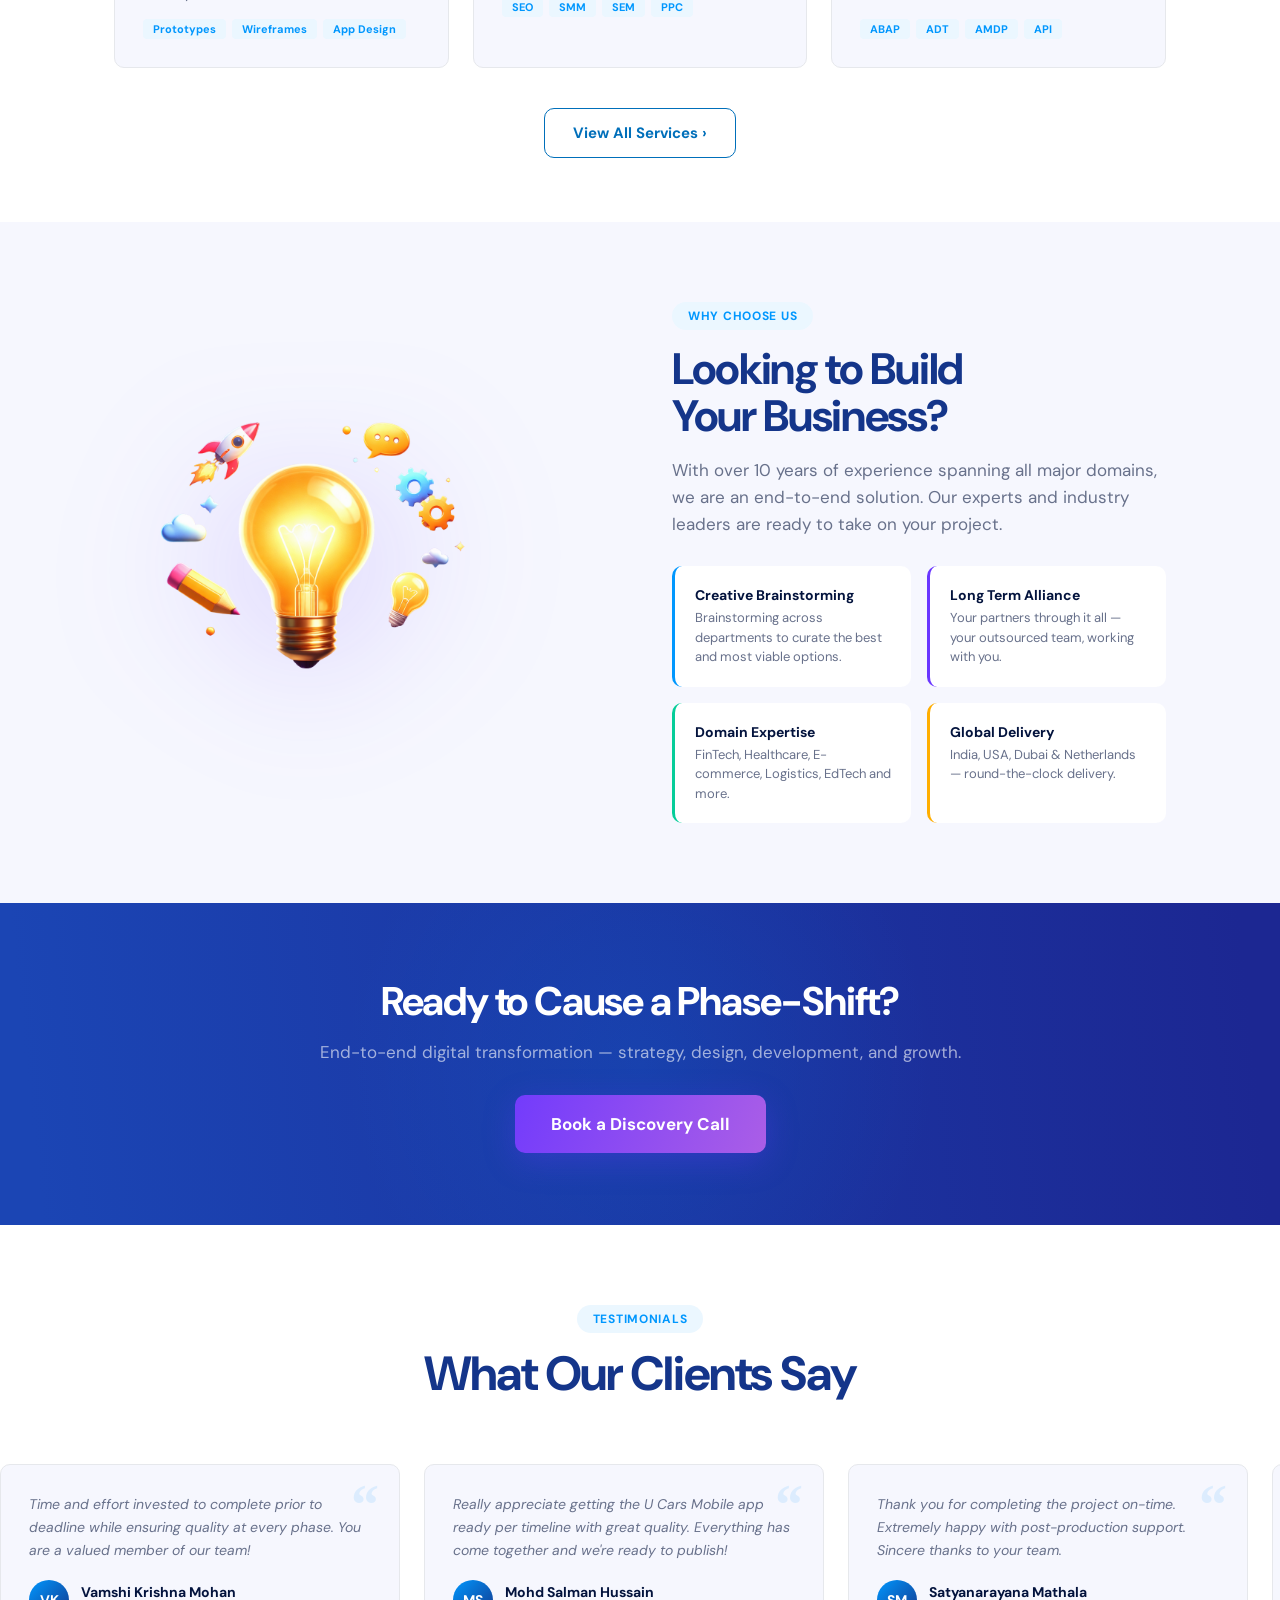
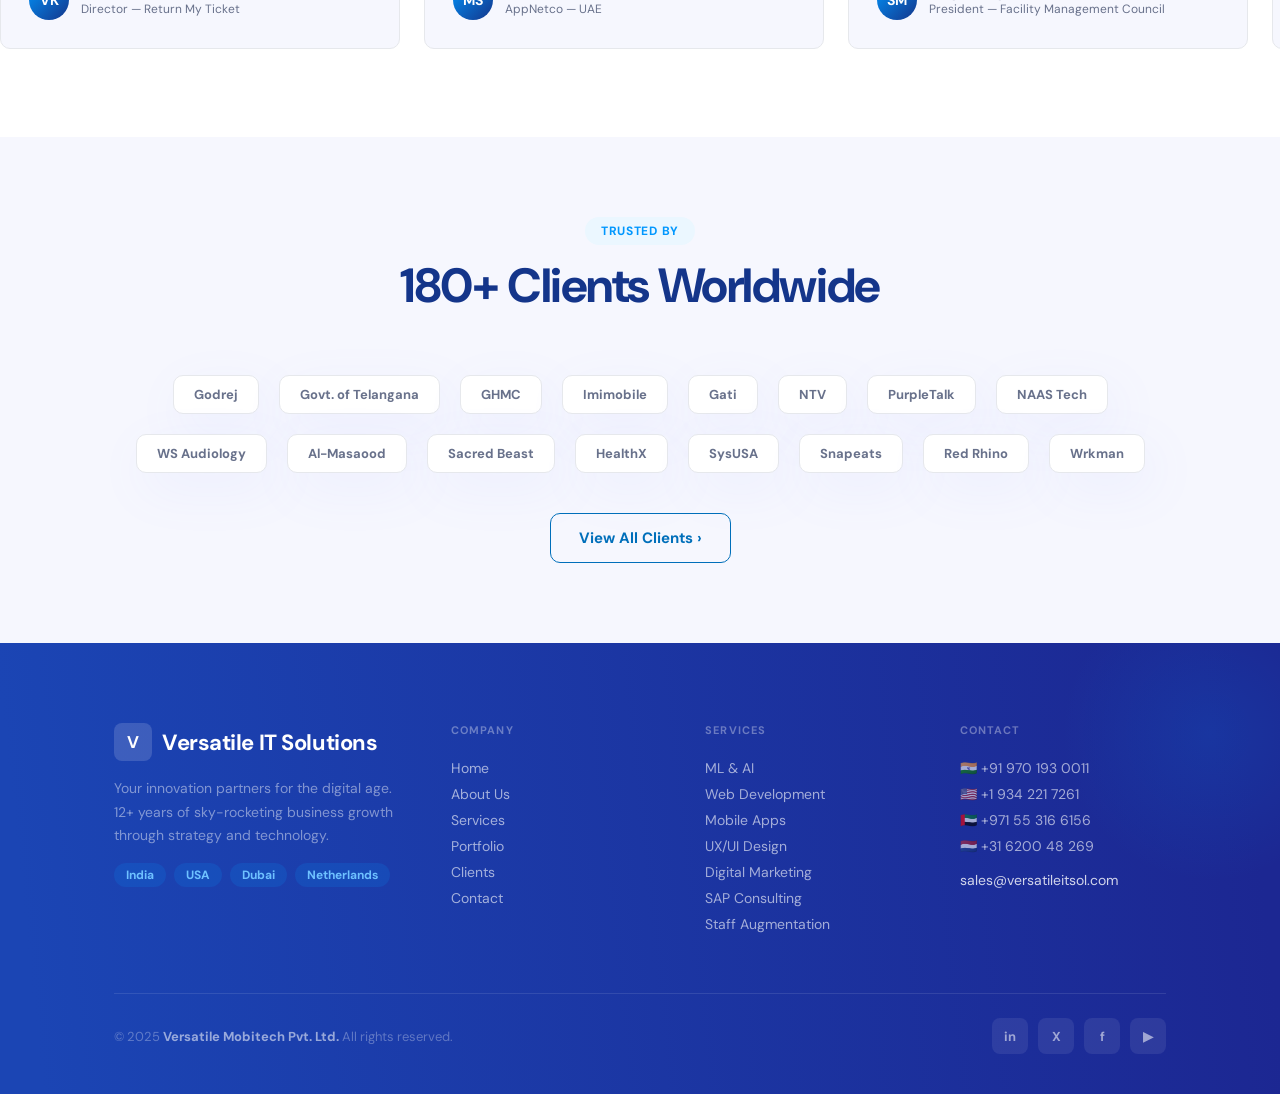
==== commit aed856b0: "Update nav: CardNav with decrypt text, blur backdrop, restructured links - Replace old nav with Card" ====
--- a/index.html
+++ b/index.html
@@ -7,8 +7,8 @@
 <meta name="description" content="Top Web and Mobile App Development Company. 12+ years, 300+ projects, 4 countries. ML/AI, Web, Mobile, UX/UI, Digital Marketing, SAP Consulting."/>
 <link rel="preconnect" href="https://fonts.googleapis.com"/>
 <link rel="preconnect" href="https://fonts.gstatic.com" crossorigin/>
-<link href="https://fonts.googleapis.com/css2?family=DM+Sans:ital,opsz,wght@0,9..40,300;0,9..40,400;0,9..40,500;0,9..40,700;1,9..40,400&family=DM+Mono:wght@400;500&display=swap" rel="stylesheet"/>
-<link rel="stylesheet" href="css/style.css"/>
+<link href="https://fonts.googleapis.com/css2?family=DM+Sans:ital,opsz,wght@0,9..40,300;0,9..40,400;0,9..40,500;0,9..40,700;1,9..40,400&family=DM+Mono:wght@400;500&family=Space+Mono:wght@400;700&display=swap" rel="stylesheet"/>
+<link rel="stylesheet" href="css/style.css?v=5"/>
 <style>
 /* ═══ HOME-SPECIFIC ═══ */
 .hero{background:linear-gradient(83.79deg,var(--hero-start) 3.25%,var(--hero-end) 96.85%);padding:160px 0 100px;position:relative;overflow:hidden}
@@ -93,26 +93,24 @@
 <body>
 
 <!-- NAV -->
-<header class="nav-wrap" id="navbar">
-  <nav class="nav">
-    <a href="index.html" class="nav-logo"><div class="nav-logo-mark">V</div>Versatile IT</a>
-    <div class="nav-links">
-      <a href="index.html" class="nav-link active">Home</a>
-      <a href="about.html" class="nav-link">About</a>
-      <a href="services.html" class="nav-link">Services</a>
-      <a href="portfolio.html" class="nav-link">Portfolio</a>
-      <a href="clients.html" class="nav-link">Clients</a>
-      <a href="contact.html" class="nav-link">Contact</a>
-    </div>
-    <div class="nav-right">
-      <a href="contact.html" class="nav-cta">Get a Quote</a>
-    </div>
-    <button class="nav-hamburger" id="menuToggle" aria-label="Menu"><span></span><span></span><span></span></button>
-  </nav>
-  <div class="mobile-menu" id="mobileMenu">
-    <a href="index.html" class="active">Home</a><a href="about.html">About</a><a href="services.html">Services</a><a href="portfolio.html">Portfolio</a><a href="clients.html">Clients</a><a href="contact.html">Contact</a>
-  </div>
-</header>
+<div class="nav-backdrop" id="navBackdrop"></div>
+<div class="card-nav-wrapper">
+  <a href="index.html" class="card-nav-logo"><span class="card-nav-logo-mark">V</span>Versatile IT</a>
+  <div class="card-nav-container">
+    <nav class="card-nav" id="cardNav">
+      <div class="card-nav-top">
+        <div class="hamburger-menu" id="cardNavToggle" role="button" aria-label="Open menu" tabindex="0"><div class="hamburger-line"></div><div class="hamburger-line"></div></div>
+        <span class="nav-decrypt-text"></span>
+        <a href="contact.html" class="card-nav-cta-btn">Get a Quote</a>
+      </div>
+      <div class="card-nav-content">
+        <div class="nav-card nc-1"><div class="nav-card-label">Company</div><div class="nav-card-links"><a href="index.html" class="nav-card-link">Home</a><a href="about.html" class="nav-card-link">About Us</a><a href="portfolio.html" class="nav-card-link">Portfolio</a></div></div>
+        <div class="nav-card nc-2"><div class="nav-card-label">Services</div><div class="nav-card-links"><a href="services.html" class="nav-card-link">All Services</a><a href="clients.html" class="nav-card-link">Clients</a></div></div>
+        <div class="nav-card nc-3"><div class="nav-card-label">Contact</div><div class="nav-card-links"><a href="contact.html" class="nav-card-link">Contact Us</a></div></div>
+      </div>
+    </nav>
+  </div>
+</div>
 
 <!-- HERO -->
 <section class="hero" id="hero">
@@ -303,6 +301,6 @@
   </div>
 </footer>
 
-<script src="js/main.js"></script>
+<script src="js/main.js?v=5"></script>
 </body>
 </html>
--- a/css/style.css
+++ b/css/style.css
@@ -32,26 +32,51 @@
 .rv.vis{opacity:1;transform:none}
 .rv-d1{transition-delay:.1s}.rv-d2{transition-delay:.25s}.rv-d3{transition-delay:.4s}.rv-d4{transition-delay:.5s}
 
-/* ═══════ NAVIGATION ═══════ */
-.nav-wrap{position:fixed;top:0;left:0;right:0;z-index:100;transition:background .35s,box-shadow .35s}
-.nav-wrap.scrolled{background:linear-gradient(83.79deg,var(--hero-start) 3.25%,var(--hero-end) 96.85%);box-shadow:0 4px 32px rgba(0,0,0,.18)}
-.nav-wrap.solid{background:linear-gradient(83.79deg,var(--hero-start) 3.25%,var(--hero-end) 96.85%)}
-.nav{max-width:var(--max-w);margin:0 auto;padding:0 24px;height:86px;display:flex;align-items:center;justify-content:space-between}
-.nav-logo{font-size:20px;font-weight:700;color:#fff;letter-spacing:-.02em;display:flex;align-items:center;gap:10px}
-.nav-logo-mark{width:36px;height:36px;background:rgba(255,255,255,.15);border-radius:8px;display:flex;align-items:center;justify-content:center;font-size:16px;font-weight:700;backdrop-filter:blur(4px)}
-.nav-links{display:flex;gap:26px;align-items:center}
-.nav-link{font-size:15px;color:rgba(255,255,255,.72);font-weight:400;transition:color .2s;position:relative}
-.nav-link:hover,.nav-link.active{color:#fff;font-weight:700}
-.nav-link.active::after{content:'';position:absolute;bottom:-4px;left:0;right:0;height:2px;background:var(--blue);border-radius:2px}
-.nav-right{display:flex;align-items:center;gap:16px}
-.nav-cta{padding:10px 22px;border:1px solid #fff;border-radius:var(--r);font-size:14px;font-weight:700;color:#fff;background:transparent;transition:background .2s}
-.nav-cta:hover{background:rgba(255,255,255,.12)}
-.nav-hamburger{display:none;flex-direction:column;gap:5px;background:none;border:none;cursor:pointer;padding:4px}
-.nav-hamburger span{display:block;width:24px;height:2px;background:#fff;border-radius:2px;transition:transform .3s,opacity .3s}
-.mobile-menu{display:none;position:fixed;top:86px;left:0;right:0;bottom:0;background:linear-gradient(165deg,var(--hero-start),var(--hero-end));padding:24px;flex-direction:column;gap:4px;z-index:99;overflow-y:auto}
-.mobile-menu.open{display:flex}
-.mobile-menu a{font-size:16px;color:rgba(255,255,255,.85);padding:14px 16px;border-radius:8px;font-weight:500;transition:background .15s}
-.mobile-menu a:hover,.mobile-menu a.active{background:rgba(255,255,255,.1);color:#fff}
+/* ═══════ CARD NAV ═══════ */
+.card-nav-wrapper{position:fixed;top:1.5em;left:50%;transform:translateX(-50%);width:90%;max-width:920px;z-index:100;display:flex;align-items:flex-start;gap:16px}
+.card-nav-logo{display:flex;align-items:center;gap:10px;font-size:18px;font-weight:700;color:var(--heading);letter-spacing:-.02em;white-space:nowrap;flex-shrink:0;height:60px}
+.card-nav-logo-mark{width:34px;height:34px;background:linear-gradient(135deg,var(--hero-start),var(--hero-end));border-radius:8px;display:flex;align-items:center;justify-content:center;font-size:15px;font-weight:700;color:#fff}
+.card-nav-container{flex:1;min-width:0}
+.card-nav{display:block;max-height:60px;overflow:hidden;background:#fff;border:1px solid rgba(0,0,0,.06);border-radius:14px;box-shadow:0 4px 24px rgba(0,0,0,.08);position:relative;transition:max-height .45s cubic-bezier(.4,0,.2,1)}
+.card-nav.open{max-height:340px;overflow:visible}
+.card-nav-top{position:relative;height:60px;display:flex;align-items:center;justify-content:space-between;padding:0.5rem 0.5rem 0.5rem 1.1rem;z-index:2}
+.hamburger-menu{height:100%;display:flex;flex-direction:column;align-items:center;justify-content:center;cursor:pointer;gap:6px;padding:0 4px}
+.hamburger-menu:hover .hamburger-line{opacity:.6}
+.hamburger-line{width:28px;height:2px;background:var(--heading);transition:transform .3s ease,opacity .2s ease;transform-origin:50% 50%}
+.hamburger-menu.open .hamburger-line:first-child{transform:translateY(4px) rotate(45deg)}
+.hamburger-menu.open .hamburger-line:last-child{transform:translateY(-4px) rotate(-45deg)}
+.nav-decrypt-text{flex:1;text-align:center;font-size:12px;font-weight:400;color:var(--heading);letter-spacing:.08em;text-transform:uppercase;overflow:hidden;white-space:nowrap;font-family:'Space Mono',monospace}
+.nav-decrypt-text .encrypted{opacity:.2;color:var(--blue)}
+.card-nav-cta-btn{background:linear-gradient(112.8deg,#6A36FF -15.76%,#AC5FE6 102.86%);color:#fff;border:none;border-radius:10px;padding:0 1.2rem;height:calc(100% - 0.25rem);font-size:14px;font-weight:700;font-family:var(--font);display:flex;align-items:center;transition:opacity .2s;flex-shrink:0}
+.card-nav-cta-btn:hover{opacity:.88}
+.card-nav-content{padding:0 0.5rem 0.5rem;display:flex;align-items:stretch;gap:10px}
+.nav-card{flex:1 1 0;min-width:0;border-radius:10px;display:flex;flex-direction:column;padding:14px 18px;gap:8px;color:#fff;opacity:0;transform:translateY(20px);transition:opacity .35s ease,transform .35s ease}
+.nav-card.nc-1{background:#0D1B3E;transition-delay:0s}
+.nav-card.nc-2{background:var(--hero-start);transition-delay:.07s}
+.nav-card.nc-3{background:var(--hero-end);transition-delay:.14s}
+.card-nav.open .nav-card{opacity:1;transform:translateY(0)}
+.nav-card-label{font-weight:400;font-size:20px;letter-spacing:-.3px;opacity:.6}
+.nav-card-links{margin-top:auto;display:flex;flex-direction:column;gap:3px}
+.nav-card-link{font-size:15px;color:#fff;display:inline-flex;align-items:center;gap:6px;transition:opacity .2s;padding:2px 0}
+.nav-card-link:hover{opacity:.65}
+.nav-card-link::before{content:'\2197';font-size:13px;opacity:.7}
+
+/* blur backdrop */
+.nav-backdrop{position:fixed;inset:0;z-index:99;background:rgba(0,0,0,.25);backdrop-filter:blur(8px);-webkit-backdrop-filter:blur(8px);opacity:0;pointer-events:none;transition:opacity .35s ease}
+.nav-backdrop.active{opacity:1;pointer-events:auto}
+
+@media(max-width:768px){
+  .card-nav-wrapper{width:92%;top:1em;gap:10px}
+  .card-nav-logo{font-size:16px}
+  .card-nav.open{max-height:500px}
+  .card-nav-top{padding:0.5rem 0.8rem}
+  .nav-decrypt-text{display:none}
+  .card-nav-cta-btn{display:none}
+  .card-nav-content{flex-direction:column;gap:8px}
+  .nav-card{flex:0 0 auto;min-height:56px}
+  .nav-card-label{font-size:17px}
+  .nav-card-link{font-size:14px}
+}
 
 /* ═══════ BUTTONS ═══════ */
 .btn-purple{display:inline-flex;align-items:center;justify-content:center;gap:8px;padding:18px 36px;background:linear-gradient(112.8deg,#6A36FF -15.76%,#AC5FE6 102.86%);border-radius:var(--r);font-size:17px;font-weight:700;color:#fff;transition:opacity .2s,transform .2s;box-shadow:0 8px 32px rgba(106,54,255,.3)}
@@ -160,9 +185,7 @@
   .footer-brand{grid-column:1/-1}
 }
 @media(max-width:900px){
-  .nav-links{display:none}
-  .nav-hamburger{display:flex}
-  .sec-title{font-size:34px}
+.sec-title{font-size:34px}
   .page-hero h1{font-size:34px}
   .page-hero{padding:130px 0 60px}
   .stats-bar-inner{grid-template-columns:1fr 1fr}
